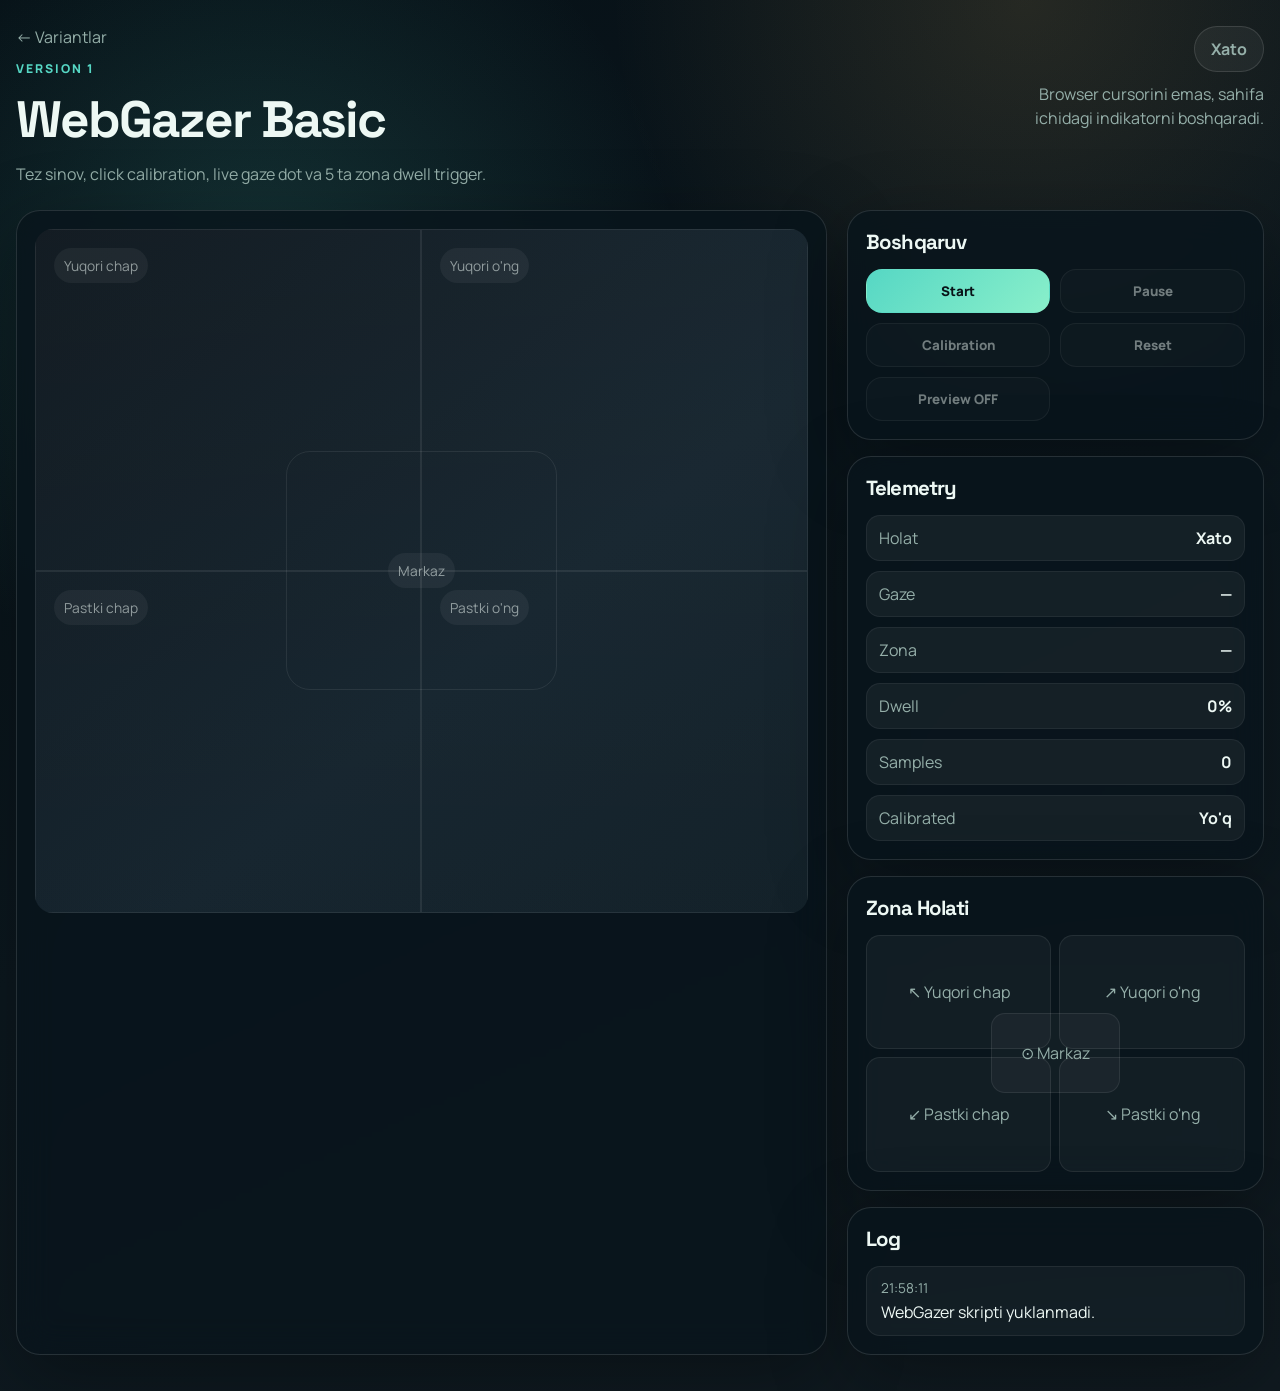
==== eyetracking2/v1-basic/index.html @ ca2081b0 "v2 first" ====
<!DOCTYPE html>
<html lang="uz">
<head>
  <meta charset="UTF-8">
  <meta name="viewport" content="width=device-width, initial-scale=1.0">
  <title>WebGazer V1 Basic</title>
  <link rel="preconnect" href="https://fonts.googleapis.com">
  <link rel="preconnect" href="https://fonts.gstatic.com" crossorigin>
  <link href="https://fonts.googleapis.com/css2?family=Manrope:wght@400;500;600;700;800&family=Space+Grotesk:wght@500;700&display=swap" rel="stylesheet">
  <link rel="stylesheet" href="./style.css">
</head>
<body>
  <div class="shell">
    <header class="topbar">
      <div>
        <a class="backlink" href="../">← Variantlar</a>
        <p class="eyebrow">Version 1</p>
        <h1>WebGazer Basic</h1>
        <p class="lede">Tez sinov, click calibration, live gaze dot va 5 ta zona dwell trigger.</p>
      </div>
      <div class="status-stack">
        <span id="status-chip" class="status-chip idle">Idle</span>
        <span class="hint">Browser cursorini emas, sahifa ichidagi indikatorni boshqaradi.</span>
      </div>
    </header>

    <main class="layout">
      <section class="stage-card">
        <div id="stage" class="stage">
          <div class="zone-grid">
            <div class="zone zone-0" data-zone="0"><span>Yuqori chap</span></div>
            <div class="zone zone-1" data-zone="1"><span>Yuqori o'ng</span></div>
            <div class="zone zone-2" data-zone="2"><span>Pastki chap</span></div>
            <div class="zone zone-3" data-zone="3"><span>Pastki o'ng</span></div>
            <div class="zone zone-center" data-zone="4"><span>Markaz</span></div>
          </div>
          <div id="gaze-dot" class="gaze-dot hidden"></div>
          <div id="banner" class="banner hidden"></div>
          <div id="calibration-overlay" class="calibration-overlay hidden">
            <div class="overlay-copy">
              <h2>Calibration</h2>
              <p>Har nuqtaga qarab 3 marta bosing. WebGazer click va cursor pozitsiyadan o‘rganadi.</p>
              <p id="calibration-progress" class="progress-copy">0 / 9 nuqta tayyor</p>
            </div>
            <div id="calibration-points" class="calibration-points"></div>
          </div>
        </div>
      </section>

      <aside class="panel">
        <section class="card controls">
          <h2>Boshqaruv</h2>
          <div class="actions">
            <button id="btn-start" class="btn btn-primary">Start</button>
            <button id="btn-pause" class="btn btn-secondary" disabled>Pause</button>
            <button id="btn-calibrate" class="btn btn-secondary" disabled>Calibration</button>
            <button id="btn-reset" class="btn btn-secondary" disabled>Reset</button>
            <button id="btn-preview" class="btn btn-secondary" disabled>Preview OFF</button>
          </div>
        </section>

        <section class="card telemetry">
          <h2>Telemetry</h2>
          <div class="metric-list">
            <div class="metric"><span>Holat</span><strong id="metric-state">Idle</strong></div>
            <div class="metric"><span>Gaze</span><strong id="metric-gaze">—</strong></div>
            <div class="metric"><span>Zona</span><strong id="metric-zone">—</strong></div>
            <div class="metric"><span>Dwell</span><strong id="metric-dwell">0%</strong></div>
            <div class="metric"><span>Samples</span><strong id="metric-samples">0</strong></div>
            <div class="metric"><span>Calibrated</span><strong id="metric-calibrated">Yo'q</strong></div>
          </div>
        </section>

        <section class="card">
          <h2>Zona Holati</h2>
          <div class="zone-map">
            <div class="zone-tile" data-zone-tile="0">↖ Yuqori chap</div>
            <div class="zone-tile" data-zone-tile="1">↗ Yuqori o'ng</div>
            <div class="zone-tile" data-zone-tile="2">↙ Pastki chap</div>
            <div class="zone-tile" data-zone-tile="3">↘ Pastki o'ng</div>
            <div class="zone-tile center" data-zone-tile="4">⊙ Markaz</div>
          </div>
        </section>

        <section class="card">
          <h2>Log</h2>
          <div id="event-log" class="event-log">
            <p class="empty">Hali event yo'q.</p>
          </div>
        </section>
      </aside>
    </main>
  </div>

  <script src="https://webgazer.cs.brown.edu/webgazer.js"></script>
  <script type="module" src="./app.js?v=20260320-4"></script>
</body>
</html>
---- eyetracking2/v1-basic/style.css ----
:root {
  --bg: #081217;
  --bg-soft: #102028;
  --panel: rgba(9, 21, 28, 0.84);
  --panel-soft: rgba(255, 255, 255, 0.05);
  --line: rgba(255, 255, 255, 0.12);
  --text: #edf8f4;
  --muted: #95afa9;
  --accent: #56d7c4;
  --accent-strong: #17b2ab;
  --warm: #f6bd60;
  --danger: #ff8f8f;
  --radius: 24px;
  --shadow: 0 22px 80px rgba(0, 0, 0, 0.32);
}

* {
  box-sizing: border-box;
}

body {
  margin: 0;
  min-height: 100vh;
  color: var(--text);
  font-family: "Manrope", sans-serif;
  background:
    radial-gradient(circle at 20% 20%, rgba(86, 215, 196, 0.16), transparent 28%),
    radial-gradient(circle at 80% 0%, rgba(246, 189, 96, 0.12), transparent 24%),
    linear-gradient(155deg, #061016, #0c181f 50%, #101a20);
}

.shell {
  width: min(1400px, calc(100% - 32px));
  margin: 0 auto;
  padding: 26px 0 36px;
}

.topbar {
  display: flex;
  justify-content: space-between;
  align-items: flex-start;
  gap: 20px;
  margin-bottom: 22px;
}

.backlink {
  display: inline-flex;
  margin-bottom: 12px;
  text-decoration: none;
  color: var(--muted);
}

.eyebrow {
  margin: 0 0 10px;
  color: var(--accent);
  text-transform: uppercase;
  letter-spacing: 0.16em;
  font-size: 0.76rem;
  font-weight: 800;
}

h1, h2 {
  font-family: "Space Grotesk", sans-serif;
  letter-spacing: -0.04em;
}

h1 {
  margin: 0;
  font-size: clamp(2.2rem, 4vw, 4rem);
}

.lede {
  margin: 10px 0 0;
  color: var(--muted);
  line-height: 1.6;
}

.status-stack {
  display: grid;
  gap: 10px;
  justify-items: end;
}

.status-chip {
  display: inline-flex;
  align-items: center;
  padding: 11px 16px;
  border-radius: 999px;
  font-weight: 700;
  border: 1px solid var(--line);
  background: rgba(255, 255, 255, 0.05);
}

.status-chip.idle { color: var(--muted); }
.status-chip.ready { color: var(--accent); }
.status-chip.paused { color: var(--warm); }
.status-chip.calibrating { color: var(--warm); }

.hint {
  color: var(--muted);
  max-width: 26ch;
  text-align: right;
  line-height: 1.5;
}

.layout {
  display: grid;
  grid-template-columns: minmax(0, 1.4fr) minmax(320px, 0.72fr);
  gap: 20px;
}

.card,
.stage-card {
  border: 1px solid var(--line);
  background: var(--panel);
  backdrop-filter: blur(18px);
  border-radius: var(--radius);
  box-shadow: var(--shadow);
}

.stage-card {
  padding: 18px;
}

.stage {
  position: relative;
  overflow: hidden;
  min-height: 76vh;
  border-radius: calc(var(--radius) - 6px);
  background:
    linear-gradient(180deg, rgba(255, 255, 255, 0.03), rgba(255, 255, 255, 0.01)),
    linear-gradient(140deg, #0c151c, #14232d 60%, #111f27);
}

.zone-grid {
  position: absolute;
  inset: 0;
  display: grid;
  grid-template-columns: 1fr 1fr;
  grid-template-rows: 1fr 1fr;
}

.zone {
  position: relative;
  border: 1px solid rgba(255, 255, 255, 0.08);
  display: flex;
  align-items: flex-start;
  padding: 18px;
  color: rgba(237, 248, 244, 0.55);
}

.zone span {
  padding: 8px 10px;
  border-radius: 999px;
  background: rgba(255, 255, 255, 0.05);
  font-size: 0.86rem;
}

.zone.active {
  background: linear-gradient(180deg, rgba(86, 215, 196, 0.14), rgba(86, 215, 196, 0.05));
  color: var(--text);
}

.zone.fired {
  background: linear-gradient(180deg, rgba(246, 189, 96, 0.18), rgba(246, 189, 96, 0.06));
  color: var(--text);
}

.zone-center {
  position: absolute;
  inset: 32.5% 32.5%;
  border-radius: 24px;
  justify-content: center;
  align-items: center;
  text-align: center;
}

.gaze-dot {
  position: absolute;
  width: 26px;
  height: 26px;
  border-radius: 999px;
  transform: translate(-50%, -50%);
  background: radial-gradient(circle, rgba(86, 215, 196, 0.96), rgba(86, 215, 196, 0.12) 70%, transparent 72%);
  box-shadow: 0 0 0 10px rgba(86, 215, 196, 0.08), 0 0 32px rgba(86, 215, 196, 0.3);
  pointer-events: none;
  transition: left 80ms linear, top 80ms linear, opacity 160ms ease;
}

.hidden {
  display: none;
}

.banner {
  position: absolute;
  left: 50%;
  top: 28px;
  transform: translateX(-50%);
  padding: 14px 20px;
  border-radius: 16px;
  background: rgba(4, 11, 15, 0.82);
  border: 1px solid rgba(86, 215, 196, 0.3);
  box-shadow: 0 18px 50px rgba(0, 0, 0, 0.34);
  font-weight: 700;
}

.calibration-overlay {
  position: absolute;
  inset: 0;
  background: rgba(5, 10, 14, 0.88);
}

.overlay-copy {
  position: absolute;
  left: 26px;
  top: 26px;
  z-index: 2;
  max-width: 40ch;
}

.overlay-copy h2 {
  margin: 0 0 8px;
  font-size: 1.8rem;
}

.overlay-copy p {
  margin: 0 0 10px;
  color: var(--muted);
  line-height: 1.6;
}

.progress-copy {
  color: var(--accent);
  font-weight: 700;
}

.calibration-points {
  position: absolute;
  inset: 0;
}

.calibration-point {
  position: absolute;
  width: 74px;
  height: 74px;
  margin-left: -37px;
  margin-top: -37px;
  border-radius: 999px;
  border: 2px solid rgba(255, 255, 255, 0.25);
  background: rgba(255, 255, 255, 0.06);
  color: var(--text);
  font-weight: 800;
  backdrop-filter: blur(16px);
  cursor: pointer;
  transition: transform 160ms ease, background 160ms ease, border-color 160ms ease;
}

.calibration-point:hover {
  transform: scale(1.06);
}

.calibration-point.done {
  border-color: var(--accent);
  background: rgba(86, 215, 196, 0.18);
}

.panel {
  display: grid;
  gap: 16px;
}

.card {
  padding: 18px;
}

.card h2 {
  margin: 0 0 14px;
  font-size: 1.28rem;
}

.actions {
  display: grid;
  grid-template-columns: repeat(2, minmax(0, 1fr));
  gap: 10px;
}

.btn {
  width: 100%;
  border: 1px solid var(--line);
  border-radius: 16px;
  padding: 12px 14px;
  font-weight: 800;
  font-family: inherit;
  cursor: pointer;
  background: rgba(255, 255, 255, 0.04);
  color: var(--text);
}

.btn:disabled {
  opacity: 0.46;
  cursor: not-allowed;
}

.btn-primary {
  background: linear-gradient(135deg, var(--accent), #89efca);
  color: #081217;
  border-color: transparent;
}

.metric-list {
  display: grid;
  gap: 10px;
}

.metric {
  display: flex;
  justify-content: space-between;
  gap: 14px;
  padding: 11px 12px;
  border-radius: 14px;
  background: var(--panel-soft);
  border: 1px solid rgba(255, 255, 255, 0.06);
}

.metric span {
  color: var(--muted);
}

.zone-map {
  position: relative;
  display: grid;
  grid-template-columns: 1fr 1fr;
  grid-template-rows: 1fr 1fr;
  gap: 8px;
  aspect-ratio: 16 / 10;
}

.zone-tile {
  display: flex;
  align-items: center;
  justify-content: center;
  text-align: center;
  padding: 8px;
  border-radius: 14px;
  border: 1px solid rgba(255, 255, 255, 0.08);
  background: rgba(255, 255, 255, 0.04);
  color: var(--muted);
}

.zone-tile.active {
  background: rgba(86, 215, 196, 0.16);
  color: var(--text);
  border-color: rgba(86, 215, 196, 0.36);
}

.zone-tile.fired {
  background: rgba(246, 189, 96, 0.18);
  color: var(--text);
  border-color: rgba(246, 189, 96, 0.38);
}

.zone-tile.center {
  position: absolute;
  inset: 33% 33%;
}

.event-log {
  display: grid;
  gap: 10px;
  max-height: 260px;
  overflow: auto;
}

.event-item {
  padding: 12px 14px;
  border-radius: 14px;
  border: 1px solid rgba(255, 255, 255, 0.07);
  background: rgba(255, 255, 255, 0.04);
}

.event-item time {
  display: block;
  margin-bottom: 4px;
  color: var(--muted);
  font-size: 0.85rem;
}

.empty {
  margin: 0;
  color: var(--muted);
}

#webgazerVideoFeed,
#webgazerFaceOverlay,
#webgazerFaceFeedbackBox {
  right: 22px !important;
  left: auto !important;
  top: auto !important;
  bottom: 22px !important;
  border-radius: 18px;
  overflow: hidden;
}

#webgazerVideoFeed {
  width: 220px !important;
  height: auto !important;
  border: 1px solid rgba(255, 255, 255, 0.1);
  box-shadow: var(--shadow);
}

@media (max-width: 1080px) {
  .layout {
    grid-template-columns: 1fr;
  }

  .topbar {
    flex-direction: column;
  }

  .status-stack {
    justify-items: start;
  }

  .hint {
    text-align: left;
    max-width: none;
  }

  .stage {
    min-height: 60vh;
  }
}
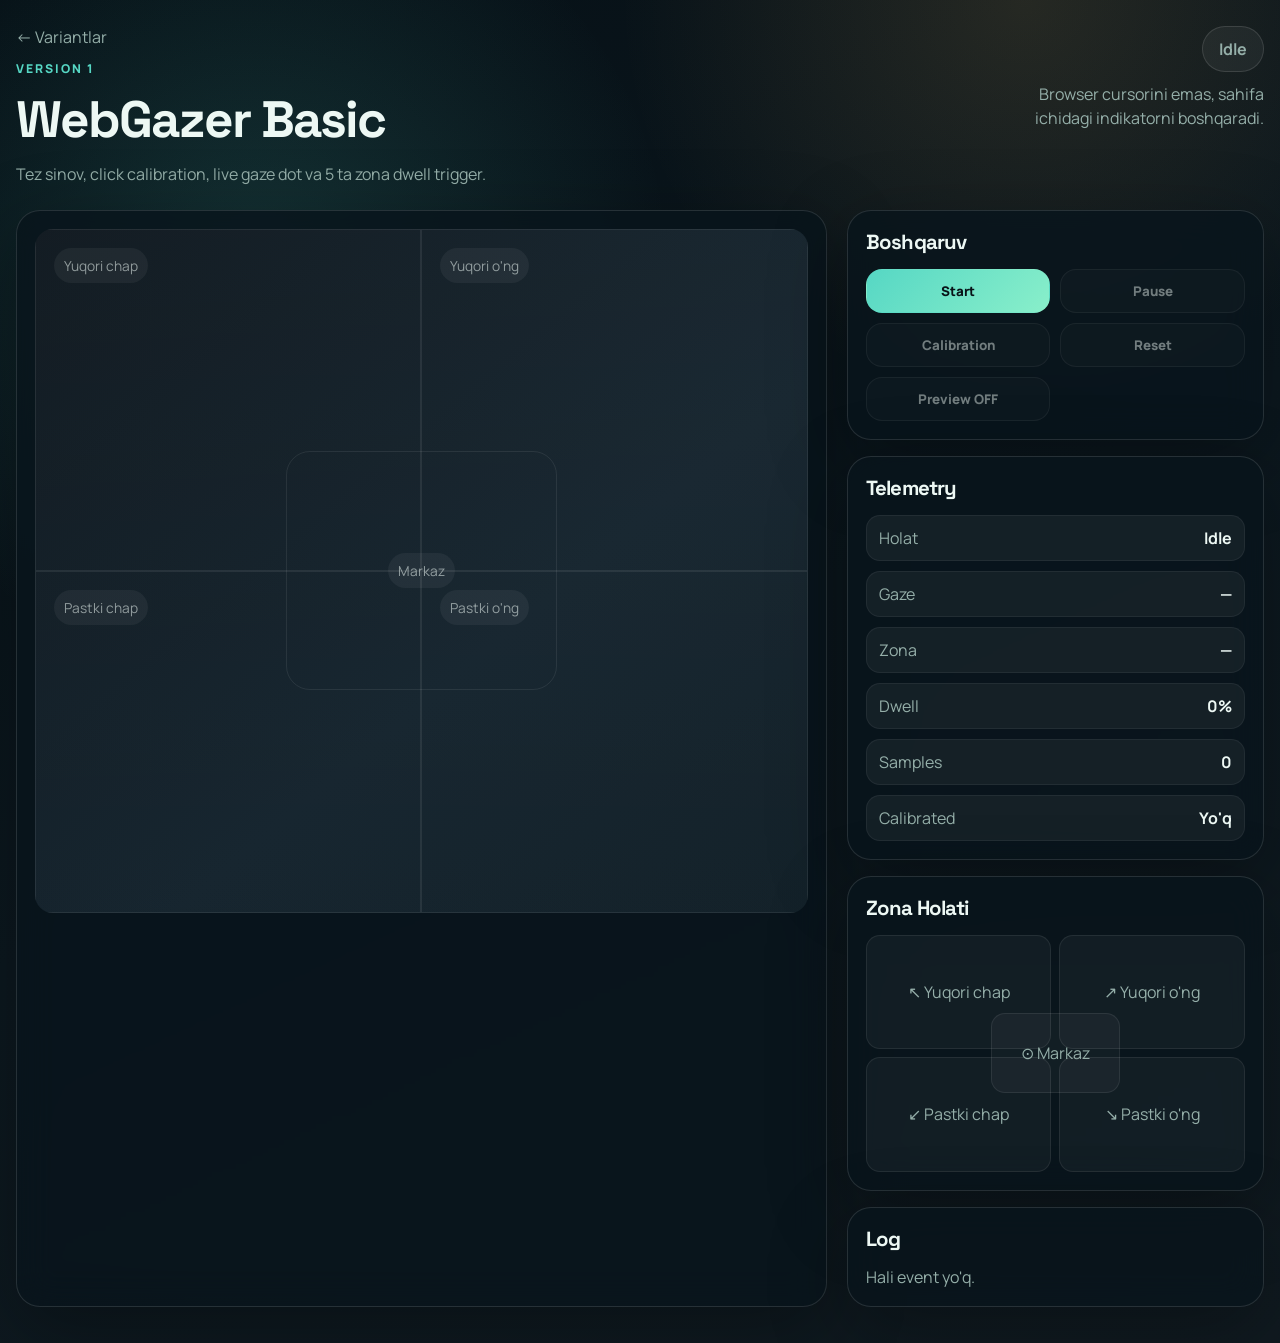
==== commit 28dcbb91: "bug fixx" ====
--- a/eyetracking2/v1-basic/index.html
+++ b/eyetracking2/v1-basic/index.html
@@ -92,7 +92,7 @@
     </main>
   </div>
 
-  <script src="https://webgazer.cs.brown.edu/webgazer.js"></script>
-  <script type="module" src="./app.js?v=20260320-4"></script>
+  <script src="../vendor/webgazer.js"></script>
+  <script type="module" src="./app.js?v=20260321-5"></script>
 </body>
 </html>
